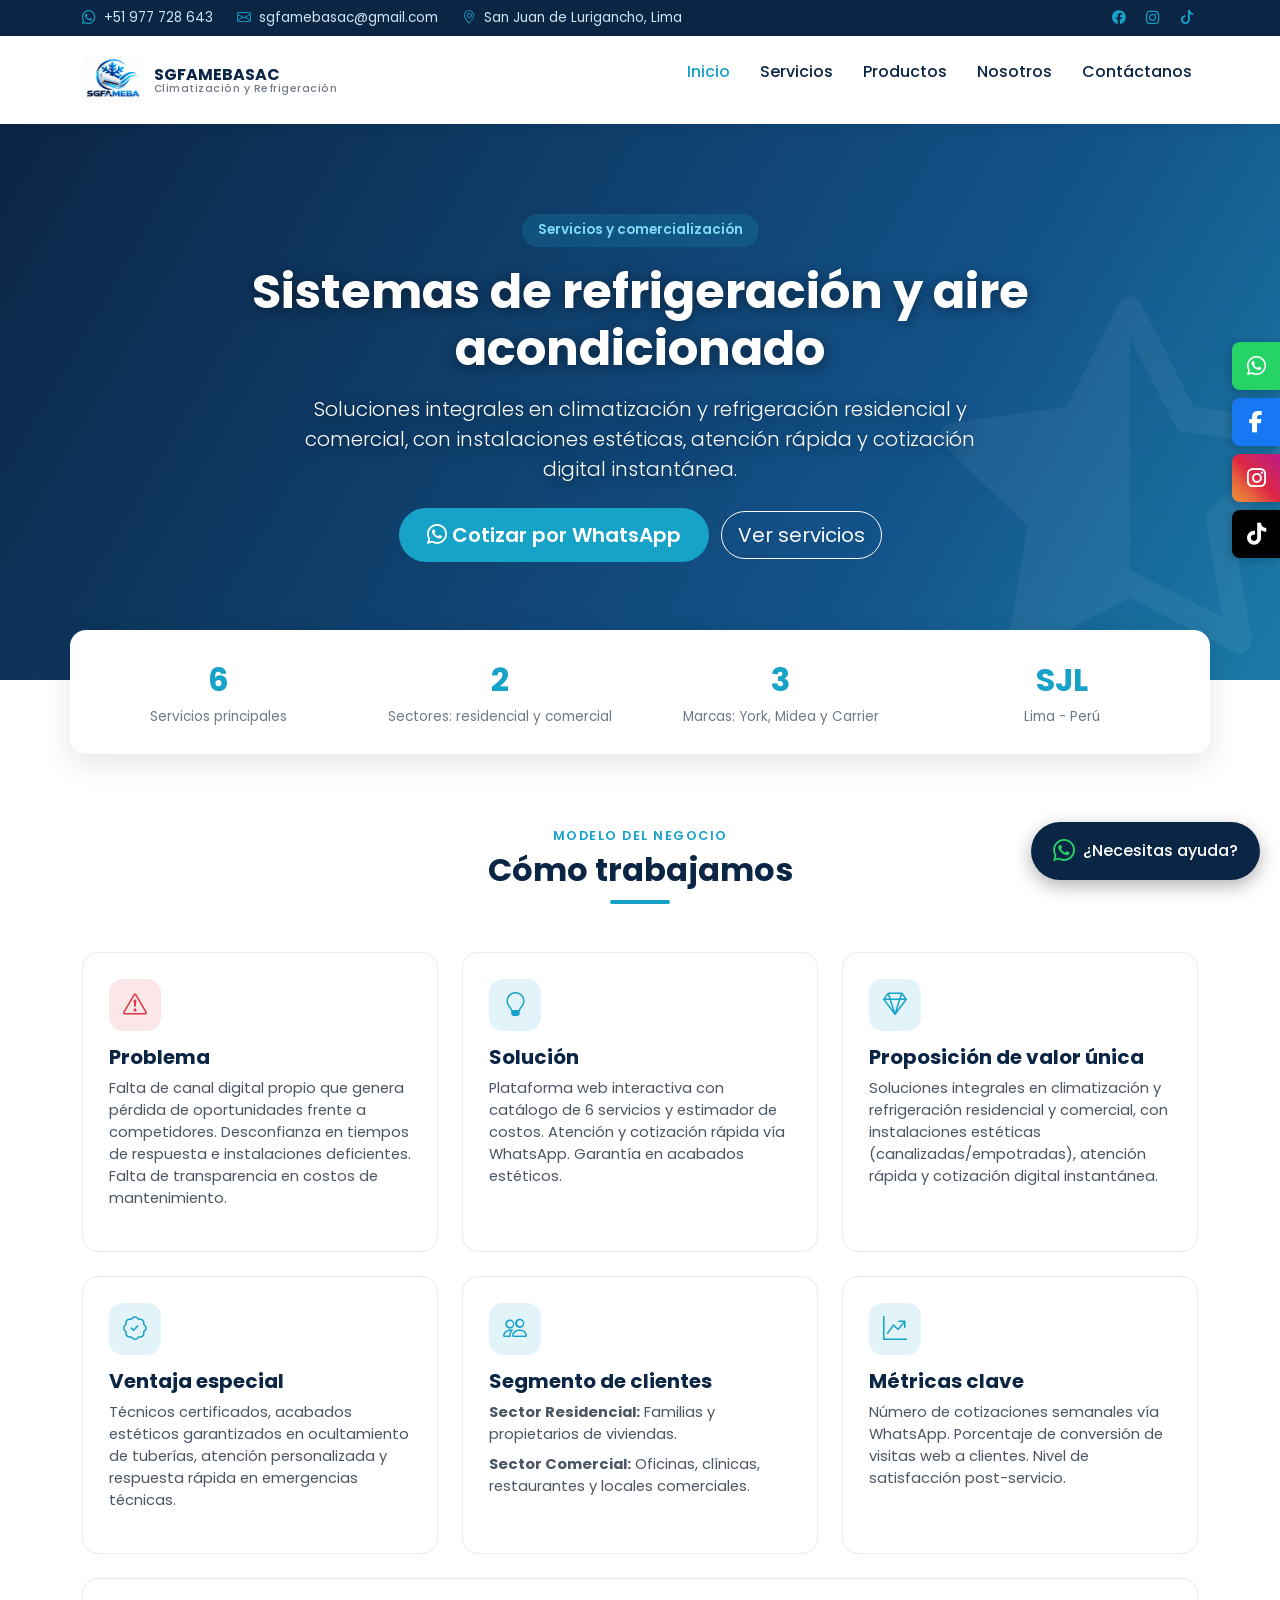
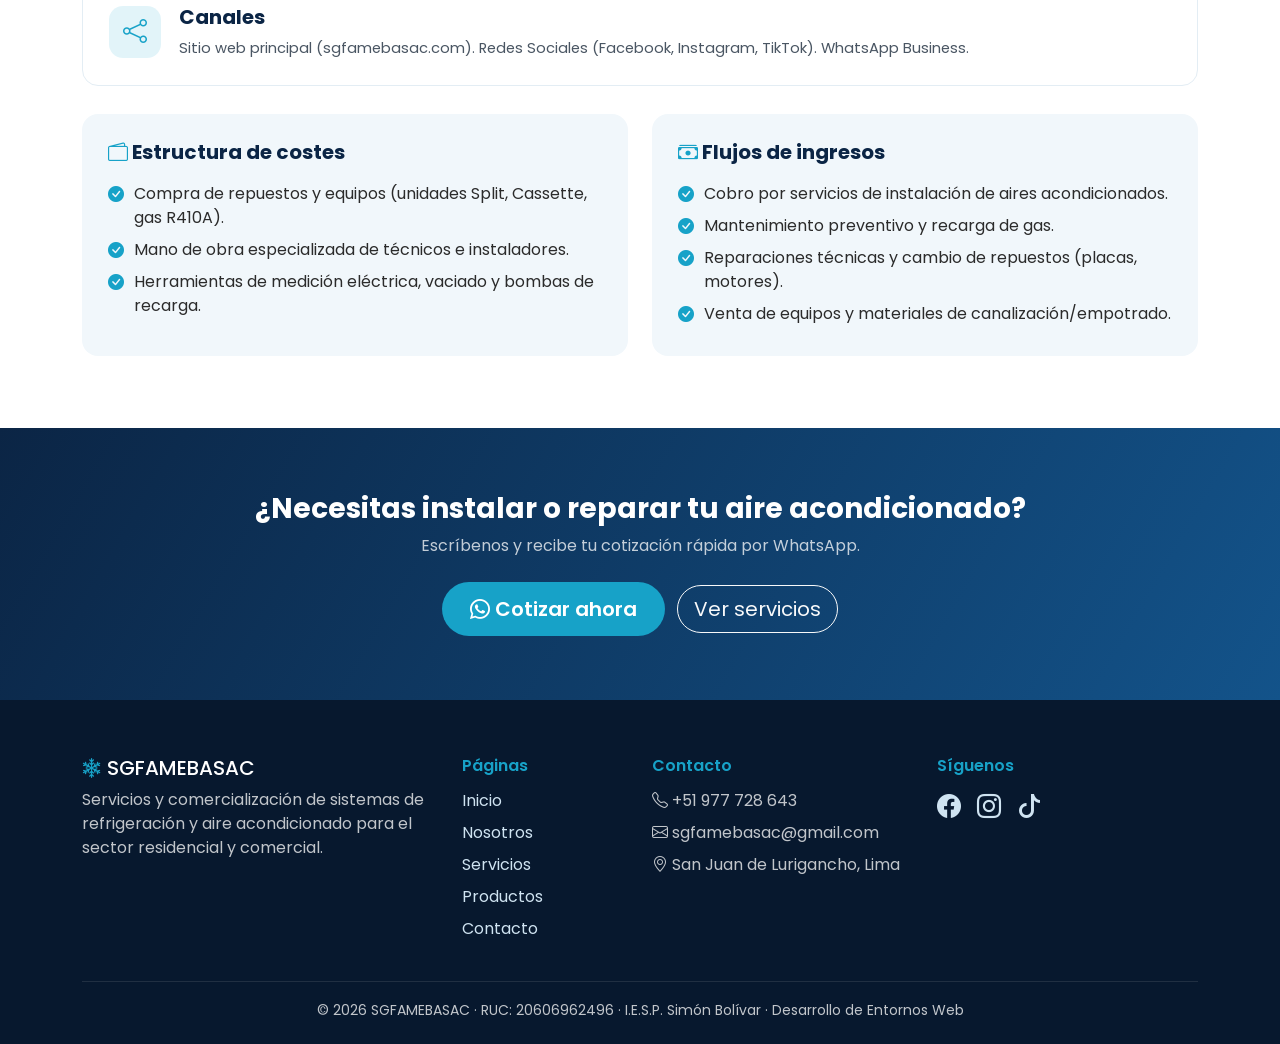
==== index.html @ c19eb590 "Add files via upload" ====
<!DOCTYPE html>
<html lang="es">
<head>
  <meta charset="UTF-8">
  <meta name="viewport" content="width=device-width, initial-scale=1">
  <title>Aire Acondicionado y Refrigeración | SGFAMEBASAC</title>
 
  <link rel="preconnect" href="https://fonts.googleapis.com">
  <link href="https://fonts.googleapis.com/css2?family=Poppins:wght@400;500;600;700&display=swap" rel="stylesheet">
  <link href="https://cdn.jsdelivr.net/npm/bootstrap@5.3.3/dist/css/bootstrap.min.css" rel="stylesheet">
  <link rel="stylesheet" href="https://cdn.jsdelivr.net/npm/bootstrap-icons@1.11.3/font/bootstrap-icons.min.css">
  <link rel="stylesheet" href="https://cdnjs.cloudflare.com/ajax/libs/font-awesome/6.5.1/css/all.min.css">
  <link rel="stylesheet" href="estilos/estilos.css">
  <link rel="stylesheet" href="estilos/menu.css">
  <link rel="stylesheet" href="estilos/redes.css">
  <link rel="stylesheet" href="estilos/inicio.css">
  <link rel="shortcut icon" href="imagenes/favicon.ico" type="image/x-icon">
</head>
<body class="pro">
  <div class="topbar d-none d-md-block">
    <div class="container d-flex justify-content-between align-items-center">
      <div class="d-flex gap-4">
        <span><i class="bi bi-whatsapp"></i> +51 977 728 643</span>
        <span><i class="bi bi-envelope"></i> sgfamebasac@gmail.com</span>
        <span><i class="bi bi-geo-alt"></i> San Juan de Lurigancho, Lima</span>
      </div>
      <div class="d-flex gap-3 topbar-redes">
        <a href="https://facebook.com" target="_blank" rel="noopener" aria-label="Facebook"><i class="bi bi-facebook"></i></a>
        <a href="https://instagram.com" target="_blank" rel="noopener" aria-label="Instagram"><i class="bi bi-instagram"></i></a>
        <a href="https://tiktok.com" target="_blank" rel="noopener" aria-label="TikTok"><i class="bi bi-tiktok"></i></a>
      </div>
    </div>
  </div>

  <nav class="nav-pro">
    <div class="container nav-contenedor">
      <a class="logo" href="index.html">
        <img src="imagenes/logo2.jpg" alt="Logo SGFAMEBASAC" class="logo-img">
        <span>SGFAMEBASAC<small>Climatización y Refrigeración</small></span>
      </a>

      <ul class="menu">
        <li>
          <a href="index.html" class="activo">Inicio</a>
        </li>

        <li>
          <a href="servicios.html">Servicios</a>
          <ul class="submenu">
            <li><a href="servicios.html#instalacion">Instalación</a></li>
            <li><a href="servicios.html#mantenimiento">Mantenimiento</a></li>
          </ul>
        </li>

        <li>
          <a href="productos.html">Productos</a>
          <ul class="submenu">
            <li><a href="productos.html#aire-acondicionado">Aire acondicionado</a></li>
          </ul>
        </li>

        <li>
          <a href="nosotros.html">Nosotros</a>
          <ul class="submenu">
            <li><a href="nosotros.html#quienes-somos">Quiénes somos</a></li>
            <li><a href="nosotros.html#novedades">Novedades</a></li>
          </ul>
        </li>

        <li>
          <a href="contacto.html">Contáctanos</a>
        </li>
      </ul>
    </div>
  </nav>

  <div class="social-sidebar-right">
    <a href="https://wa.me/51977728643" target="_blank" rel="noopener" class="social-icon whatsapp" title="WhatsApp Business">
      <i class="fa-brands fa-whatsapp"></i>
    </a>
    <a href="https://facebook.com" target="_blank" rel="noopener" class="social-icon facebook" title="Facebook">
      <i class="fa-brands fa-facebook-f"></i>
    </a>
    <a href="https://instagram.com" target="_blank" rel="noopener" class="social-icon instagram" title="Instagram">
      <i class="fa-brands fa-instagram"></i>
    </a>
    <a href="https://tiktok.com" target="_blank" rel="noopener" class="social-icon tiktok" title="TikTok">
      <i class="fa-brands fa-tiktok"></i>
    </a>
  </div>

  <header class="hero-pro">
    <!-- VIDEO DE FONDO -->
    <video class="hero-video" autoplay muted loop playsinline preload="auto" aria-hidden="true">
      <source src="videos/istockphoto-1717289307-640_adpp_is.mp4" type="video/mp4">
    </video>
    <div class="hero-overlay"></div>

    <div class="container">
      <div class="row justify-content-center">
        <div class="col-lg-9 text-white text-center">
          <span class="etiqueta">Servicios y comercialización</span>
          <h1 class="display-5 fw-bold my-3">Sistemas de refrigeración y aire acondicionado</h1>
          <p class="lead opacity-75 mb-4 mx-auto">Soluciones integrales en climatización y refrigeración residencial y comercial, con instalaciones estéticas, atención rápida y cotización digital instantánea.</p>
          <a href="https://wa.me/51977728643?text=Hola%20SGFAMEBASAC%2C%20quiero%20una%20cotizaci%C3%B3n" target="_blank" rel="noopener" class="btn btn-cta btn-lg me-2 mb-2"><i class="bi bi-whatsapp"></i> Cotizar por WhatsApp</a>
          <a href="servicios.html" class="btn btn-outline-light btn-lg mb-2">Ver servicios</a>
        </div>
      </div>
    </div>
  </header>

  <section class="franja-stats">
    <div class="container">
      <div class="row text-center g-3">
        <div class="col-6 col-md-3"><div class="stat"><strong>6</strong><span>Servicios principales</span></div></div>
        <div class="col-6 col-md-3"><div class="stat"><strong>2</strong><span>Sectores: residencial y comercial</span></div></div>
        <div class="col-6 col-md-3"><div class="stat"><strong>3</strong><span>Marcas: York, Midea y Carrier</span></div></div>
        <div class="col-6 col-md-3"><div class="stat"><strong>SJL</strong><span>Lima - Perú</span></div></div>
      </div>
    </div>
  </section>

  <section class="py-5 my-lg-4">
    <div class="container">
      <p class="sobretitulo text-center">Modelo del negocio</p>
      <h2 class="titulo text-center mb-5">Cómo trabajamos</h2>
      <div class="row g-4">
        <div class="col-md-6 col-lg-4">
          <div class="modelo-card h-100">
            <div class="modelo-icono rojo"><i class="bi bi-exclamation-triangle"></i></div>
            <h5>Problema</h5>
            <p>Falta de canal digital propio que genera pérdida de oportunidades frente a competidores. Desconfianza en tiempos de respuesta e instalaciones deficientes. Falta de transparencia en costos de mantenimiento.</p>
          </div>
        </div>
        <div class="col-md-6 col-lg-4">
          <div class="modelo-card h-100">
            <div class="modelo-icono"><i class="bi bi-lightbulb"></i></div>
            <h5>Solución</h5>
            <p>Plataforma web interactiva con catálogo de 6 servicios y estimador de costos. Atención y cotización rápida vía WhatsApp. Garantía en acabados estéticos.</p>
          </div>
        </div>
        <div class="col-md-6 col-lg-4">
          <div class="modelo-card h-100">
            <div class="modelo-icono"><i class="bi bi-gem"></i></div>
            <h5>Proposición de valor única</h5>
            <p>Soluciones integrales en climatización y refrigeración residencial y comercial, con instalaciones estéticas (canalizadas/empotradas), atención rápida y cotización digital instantánea.</p>
          </div>
        </div>
        <div class="col-md-6 col-lg-4">
          <div class="modelo-card h-100">
            <div class="modelo-icono"><i class="bi bi-patch-check"></i></div>
            <h5>Ventaja especial</h5>
            <p>Técnicos certificados, acabados estéticos garantizados en ocultamiento de tuberías, atención personalizada y respuesta rápida en emergencias técnicas.</p>
          </div>
        </div>
        <div class="col-md-6 col-lg-4">
          <div class="modelo-card h-100">
            <div class="modelo-icono"><i class="bi bi-people"></i></div>
            <h5>Segmento de clientes</h5>
            <p class="mb-2"><strong>Sector Residencial:</strong> Familias y propietarios de viviendas.</p>
            <p class="mb-0"><strong>Sector Comercial:</strong> Oficinas, clínicas, restaurantes y locales comerciales.</p>
          </div>
        </div>
        <div class="col-md-6 col-lg-4">
          <div class="modelo-card h-100">
            <div class="modelo-icono"><i class="bi bi-graph-up-arrow"></i></div>
            <h5>Métricas clave</h5>
            <p>Número de cotizaciones semanales vía WhatsApp. Porcentaje de conversión de visitas web a clientes. Nivel de satisfacción post-servicio.</p>
          </div>
        </div>
        <div class="col-12">
          <div class="modelo-card canales">
            <div class="modelo-icono"><i class="bi bi-share"></i></div>
            <div>
              <h5>Canales</h5>
              <p class="mb-0">Sitio web principal (sgfamebasac.com). Redes Sociales (Facebook, Instagram, TikTok). WhatsApp Business.</p>
            </div>
          </div>
        </div>
      </div>
      <div class="row g-4 mt-1">
        <div class="col-md-6">
          <div class="lista-card h-100">
            <h5><i class="bi bi-wallet2"></i> Estructura de costes</h5>
            <ul class="lista-servicio mb-0">
              <li>Compra de repuestos y equipos (unidades Split, Cassette, gas R410A).</li>
              <li>Mano de obra especializada de técnicos e instaladores.</li>
              <li>Herramientas de medición eléctrica, vaciado y bombas de recarga.</li>
            </ul>
          </div>
        </div>
        <div class="col-md-6">
          <div class="lista-card h-100">
            <h5><i class="bi bi-cash-stack"></i> Flujos de ingresos</h5>
            <ul class="lista-servicio mb-0">
              <li>Cobro por servicios de instalación de aires acondicionados.</li>
              <li>Mantenimiento preventivo y recarga de gas.</li>
              <li>Reparaciones técnicas y cambio de repuestos (placas, motores).</li>
              <li>Venta de equipos y materiales de canalización/empotrado.</li>
            </ul>
          </div>
        </div>
      </div>
    </div>
  </section>

  <section class="cta-banner">
    <div class="container text-center text-white">
      <h3 class="fw-bold mb-2">¿Necesitas instalar o reparar tu aire acondicionado?</h3>
      <p class="opacity-75 mb-4">Escríbenos y recibe tu cotización rápida por WhatsApp.</p>
      <a href="https://wa.me/51977728643?text=Hola%20SGFAMEBASAC%2C%20quiero%20una%20cotizaci%C3%B3n" target="_blank" rel="noopener" class="btn btn-cta btn-lg me-2"><i class="bi bi-whatsapp"></i> Cotizar ahora</a>
      <a href="servicios.html" class="btn btn-outline-light btn-lg">Ver servicios</a>
    </div>
  </section>

  <a href="https://wa.me/51977728643?text=Hola%20SGFAMEBASAC%2C%20necesito%20ayuda" target="_blank" rel="noopener" class="wsp-pill">
    <i class="bi bi-whatsapp"></i> <span>¿Necesitas ayuda?</span>
  </a>

  <footer class="footer-pro">
    <div class="container">
      <div class="row g-4">
        <div class="col-lg-4">
          <h5 class="logo-footer"><i class="bi bi-snow2"></i> SGFAMEBASAC</h5>
          <p class="opacity-75">Servicios y comercialización de sistemas de refrigeración y aire acondicionado para el sector residencial y comercial.</p>
        </div>
        <div class="col-6 col-lg-2">
          <h6>Páginas</h6>
          <ul class="list-unstyled">
            <li><a href="index.html">Inicio</a></li>
            <li><a href="nosotros.html">Nosotros</a></li>
            <li><a href="servicios.html">Servicios</a></li>
            <li><a href="productos.html">Productos</a></li>
            <li><a href="contacto.html">Contacto</a></li>
          </ul>
        </div>
        <div class="col-6 col-lg-3">
          <h6>Contacto</h6>
          <ul class="list-unstyled opacity-75">
            <li><i class="bi bi-telephone"></i> +51 977 728 643</li>
            <li><i class="bi bi-envelope"></i> sgfamebasac@gmail.com</li>
            <li><i class="bi bi-geo-alt"></i> San Juan de Lurigancho, Lima</li>
          </ul>
        </div>
        <div class="col-lg-3">
          <h6>Síguenos</h6>
          <div class="d-flex gap-3 topbar-redes fs-4">
            <a href="https://facebook.com" target="_blank" rel="noopener" aria-label="Facebook"><i class="bi bi-facebook"></i></a>
            <a href="https://instagram.com" target="_blank" rel="noopener" aria-label="Instagram"><i class="bi bi-instagram"></i></a>
            <a href="https://tiktok.com" target="_blank" rel="noopener" aria-label="TikTok"><i class="bi bi-tiktok"></i></a>
          </div>
        </div>
      </div>
      <hr class="border-secondary mt-4">
      <p class="text-center mb-0 opacity-75"><small>&copy; 2026 SGFAMEBASAC · RUC: 20606962496 · I.E.S.P. Simón Bolívar · Desarrollo de Entornos Web</small></p>
    </div>
  </footer>
</body>
</html>
---- estilos/estilos.css ----
/* ==========================================
   ESTILOS GENERALES (todas las páginas)
=========================================== */
:root {
  --azul-oscuro: #0b2545;
  --azul: #13538a;
  --celeste: #17a2c8;
  --claro: #f1f7fb;
}

html { scroll-behavior: smooth; }

body {
  font-family: "Segoe UI", Arial, sans-serif;
  color: #2b2b2b;
}
body.pro { font-family: "Poppins", "Segoe UI", Arial, sans-serif; }

/* los enlaces del menú (#instalacion, #york...) no quedan bajo la barra */
[id] { scroll-margin-top: 100px; }

/* ===== BARRA SUPERIOR DE CONTACTO ===== */
.topbar { background: var(--azul-oscuro); color: #cfe3f1; font-size: .85rem; padding: 8px 0; }
.topbar i { color: var(--celeste); margin-right: 4px; }
.topbar-redes a { color: #cfe3f1; transition: color .2s; }
.topbar-redes a:hover { color: var(--celeste); }

/* ===== BARRA DE NAVEGACIÓN (la lista del menú está en menu.css) ===== */
.nav-pro {
  background: #fff;
  box-shadow: 0 2px 12px rgba(0,0,0,.08);
  padding: 12px 0;
  position: sticky;
  top: 0;
  z-index: 1030;
}
.nav-contenedor {
  display: flex;
  align-items: center;
  justify-content: space-between;
  flex-wrap: wrap;
  gap: 12px 24px;
}

.logo {
  display: flex;
  align-items: center;
  gap: 10px;
  color: var(--azul-oscuro);
  font-weight: 700;
  line-height: 1.1;
  text-decoration: none;
}
.logo i { font-size: 2rem; color: var(--celeste); }
.logo-img { height: 46px; width: auto; border-radius: 8px; object-fit: contain; }
.logo small {
  display: block;
  font-size: .65rem;
  font-weight: 500;
  color: #6c7a89;
  letter-spacing: .5px;
}

/* ===== BOTONES ===== */
.btn-cta {
  background: var(--celeste);
  color: #fff;
  border: none;
  font-weight: 600;
  border-radius: 50px;
  padding: 8px 22px;
}
.btn-cta:hover { background: #128aab; color: #fff; }
.btn-lg.btn-cta { padding: 12px 28px; }
.btn-outline-light { border-radius: 50px; }

/* ===== ENCABEZADO DE PÁGINAS INTERNAS ===== */
.encabezado-pagina {
  padding: 70px 0 60px;
  background: linear-gradient(120deg, var(--azul-oscuro) 0%, var(--azul) 70%, #1b7ba8 100%);
}

/* ===== TÍTULOS ===== */
.titulo { color: var(--azul-oscuro); font-weight: 700; }
.titulo::after {
  content: "";
  display: block;
  width: 60px;
  height: 4px;
  background: var(--celeste);
  margin: 10px auto 0;
  border-radius: 2px;
}
.titulo-izq { color: var(--azul-oscuro); font-weight: 700; }
.titulo-izq::after {
  content: "";
  display: block;
  width: 60px;
  height: 4px;
  background: var(--celeste);
  margin-top: 10px;
  border-radius: 2px;
}

.sobretitulo {
  color: var(--celeste);
  font-weight: 600;
  text-transform: uppercase;
  letter-spacing: 1.5px;
  font-size: .8rem;
  margin-bottom: 6px;
}

.fondo-claro { background-color: var(--claro); }

/* ===== TARJETAS ===== */
.tarjeta {
  border: none;
  border-radius: 14px;
  box-shadow: 0 4px 16px rgba(0,0,0,.08);
  transition: transform .25s, box-shadow .25s;
}
.tarjeta:hover {
  transform: translateY(-5px);
  box-shadow: 0 10px 24px rgba(0,0,0,.14);
}
.tarjeta .card-title { color: var(--azul-oscuro); font-weight: 700; }
.icono { font-size: 2.5rem; color: var(--celeste); margin-bottom: 10px; }

/* ===== LISTAS CON CHECK ===== */
.lista-servicio { padding-left: 0; list-style: none; margin-bottom: 20px; }
.lista-servicio li { padding: 4px 0 4px 26px; position: relative; }
.lista-servicio li::before {
  content: "\F26A";
  font-family: "bootstrap-icons";
  color: var(--celeste);
  position: absolute;
  left: 0;
}

/* ===== BOTÓN FLOTANTE DE AYUDA ===== */
.wsp-pill {
  position: fixed;
  right: 20px;
  bottom: 20px;
  background: var(--azul-oscuro);
  color: #fff;
  padding: 12px 22px;
  border-radius: 50px;
  display: flex;
  align-items: center;
  gap: 8px;
  font-weight: 500;
  text-decoration: none;
  box-shadow: 0 6px 18px rgba(0,0,0,.3);
  z-index: 1000;
}
.wsp-pill i { color: #25d366; font-size: 1.4rem; }
.wsp-pill:hover { background: var(--azul); color: #fff; }

/* ===== PIE DE PÁGINA ===== */
.footer-pro { background: #07182e; color: #fff; padding: 56px 0 22px; }
.footer-pro h6 { color: var(--celeste); font-weight: 600; margin-bottom: 14px; }
.footer-pro ul li { margin-bottom: 8px; }
.footer-pro a { color: #cfe3f1; text-decoration: none; }
.footer-pro a:hover { color: var(--celeste); }
.logo-footer i { color: var(--celeste); }

@media (max-width: 576px) {
  .encabezado-pagina { padding: 50px 0 40px; }
}
---- estilos/menu.css ----
/* ==========================================
   MENÚ DEL PROFESOR (.menu / .submenu)
   adaptado a la barra del diseño nuevo
=========================================== */

/* reset solo para el menú (especificidad 0: no pisa nada) */
:where(.menu, .menu *) {
  margin: 0;
  padding: 0;
  box-sizing: border-box;
}

/* MENÚ PRINCIPAL */
.menu {
  display: flex;
  justify-content: center;
  align-items: center;
  gap: 35px;
  list-style: none;
}

.menu > li {
  position: relative;
}

.menu > li > a {
  display: block;
  padding: 15px 10px;
  color: #222222;
  text-decoration: none;
  font-size: 25px;
  font-weight: bold;
}

.menu > li > a:hover {
  color: #0088cc;
}

/* SUBMENÚ */
.submenu {
  display: none;
  position: absolute;
  top: 100%;
  left: 0;
  width: 230px;
  background-color: white;
  list-style: none;
  box-shadow: 0 5px 12px #bbbbbb;
  border-top: 4px solid #0088cc;
  z-index: 100;
}

.submenu a {
  display: block;
  padding: 16px;
  color: #333333;
  text-decoration: none;
  font-size: 19px;
  border-bottom: 1px solid #eeeeee;
}

.submenu a:hover {
  background-color: #eaf7ff;
  color: #0088cc;
}

/* MOSTRAR SUBMENÚ AL PASAR EL CURSOR */
.menu li:hover > .submenu,
.menu li:focus-within > .submenu {
  display: block;
}

/* ADAPTACIÓN A PANTALLAS PEQUEÑAS */
@media (max-width: 700px) {
  .menu {
    flex-direction: column;
    gap: 5px;
    width: 100%;
  }

  .menu > li {
    width: 100%;
    text-align: center;
  }

  .submenu {
    position: static;
    width: 100%;
  }
}

/* ==========================================
   AJUSTE DE TAMAÑOS Y COLORES AL DISEÑO NUEVO
=========================================== */
.nav-pro .menu {
  gap: 18px;
}

.nav-pro .menu > li > a {
  padding: 12px 6px;
  color: var(--azul-oscuro);
  font-size: 16px;
  font-weight: 500;
}

.nav-pro .menu > li > a:hover,
.nav-pro .menu > li > a.activo {
  color: var(--celeste);
}

.nav-pro .submenu {
  border-top-color: var(--celeste);
  border-radius: 0 0 8px 8px;
}

.nav-pro .submenu a {
  padding: 12px 16px;
  font-size: 15px;
}

.nav-pro .submenu a:hover {
  background-color: var(--claro);
  color: var(--celeste);
}
---- estilos/redes.css ----
/* ==========================================
   BARRA LATERAL FLOTANTE DE REDES SOCIALES (lado derecho)
=========================================== */
.social-sidebar-right {
  position: fixed;
  right: 0;
  top: 50%;
  transform: translateY(-50%);
  z-index: 1050;
  display: flex;
  flex-direction: column;
  gap: 8px;
}

.social-icon {
  width: 48px;
  height: 48px;
  display: flex;
  align-items: center;
  justify-content: center;
  color: #ffffff;
  font-size: 22px;
  text-decoration: none;
  border-top-left-radius: 8px;
  border-bottom-left-radius: 8px;
  box-shadow: -2px 2px 8px rgba(0, 0, 0, 0.2);
  transition: all 0.3s ease;
}

.social-icon:hover {
  transform: translateX(-6px);
  color: #ffffff;
}

.social-icon.whatsapp  { background-color: #25D366; }
.social-icon.facebook  { background-color: #1877F2; }
.social-icon.instagram { background: linear-gradient(45deg, #f09433 0%, #e6683c 25%, #dc2743 50%, #cc2366 75%, #bc1888 100%); }
.social-icon.tiktok    { background-color: #000000; }

@media (max-width: 576px) {
  .social-icon {
    width: 40px;
    height: 40px;
    font-size: 18px;
  }
}
---- estilos/inicio.css ----
.hero-pro {
  background: linear-gradient(120deg, var(--azul-oscuro) 0%, var(--azul) 70%, #1b7ba8 100%);
  padding: 90px 0 110px;
  position: relative;
  overflow: hidden;
}

/* Video de fondo */
.hero-video {
  position: absolute;
  inset: 0;
  width: 100%;
  height: 100%;
  object-fit: cover;
  z-index: 0;
}

/* Capa azul sobre el video: menos opacidad = video más visible */
.hero-overlay {
  position: absolute;
  inset: 0;
  z-index: 1;
  background: linear-gradient(120deg, var(--azul-oscuro) 0%, var(--azul) 70%, #1b7ba8 100%);
  opacity: .40;
}

.hero-pro::after {
  content: "\F587";
  font-family: "bootstrap-icons";
  position: absolute;
  right: -40px;
  bottom: -80px;
  font-size: 380px;
  color: rgba(255,255,255,.05);
  z-index: 1;
}
.hero-pro .container {
  position: relative;
  z-index: 2;
}
.hero-pro .lead {
  max-width: 720px;
  opacity: 1 !important;
}

/* Sombra en los textos para que se lean aunque el video se vea más claro */
.hero-pro h1,
.hero-pro .lead {
  text-shadow: 0 2px 14px rgba(0, 0, 0, .45);
}

/* Si el usuario tiene activado "reducir movimiento", se oculta el video */
@media (prefers-reduced-motion: reduce) {
  .hero-video { display: none; }
}

.etiqueta {
  display: inline-block;
  background: rgba(23,162,200,.2);
  color: #7fdcf2;
  padding: 6px 16px;
  border-radius: 50px;
  font-size: .85rem;
  font-weight: 600;
}

.franja-stats { margin-top: -50px; position: relative; z-index: 2; }
.franja-stats .container {
  background: #fff;
  border-radius: 16px;
  box-shadow: 0 10px 30px rgba(0,0,0,.1);
  padding: 26px 16px;
}
.stat strong { display: block; font-size: 2rem; color: var(--celeste); font-weight: 700; }
.stat span { font-size: .85rem; color: #6c7a89; }

.modelo-card {
  background: #fff;
  border: 1px solid #e3edf4;
  border-radius: 16px;
  padding: 26px;
  transition: box-shadow .25s, transform .25s;
}
.modelo-card:hover { box-shadow: 0 12px 28px rgba(0,0,0,.1); transform: translateY(-4px); }
.modelo-card h5 { color: var(--azul-oscuro); font-weight: 700; }
.modelo-card p { color: #4a5663; font-size: .92rem; }
.modelo-icono {
  width: 52px;
  height: 52px;
  border-radius: 14px;
  background: rgba(23,162,200,.12);
  color: var(--celeste);
  display: flex;
  align-items: center;
  justify-content: center;
  font-size: 1.5rem;
  margin-bottom: 14px;
}
.modelo-icono.rojo { background: rgba(220,53,69,.12); color: #dc3545; }
.modelo-card.canales { display: flex; align-items: center; gap: 18px; }
.modelo-card.canales .modelo-icono { margin-bottom: 0; flex-shrink: 0; }
.modelo-card.canales p { margin: 0; }

.lista-card { background: var(--claro); border-radius: 16px; padding: 26px; }
.lista-card h5 { color: var(--azul-oscuro); font-weight: 700; margin-bottom: 14px; }
.lista-card h5 i { color: var(--celeste); }

.cta-banner { background: linear-gradient(120deg, var(--azul-oscuro), var(--azul)); padding: 64px 0; }

@media (max-width: 576px) {
  .hero-pro { padding: 60px 0 90px; }
}
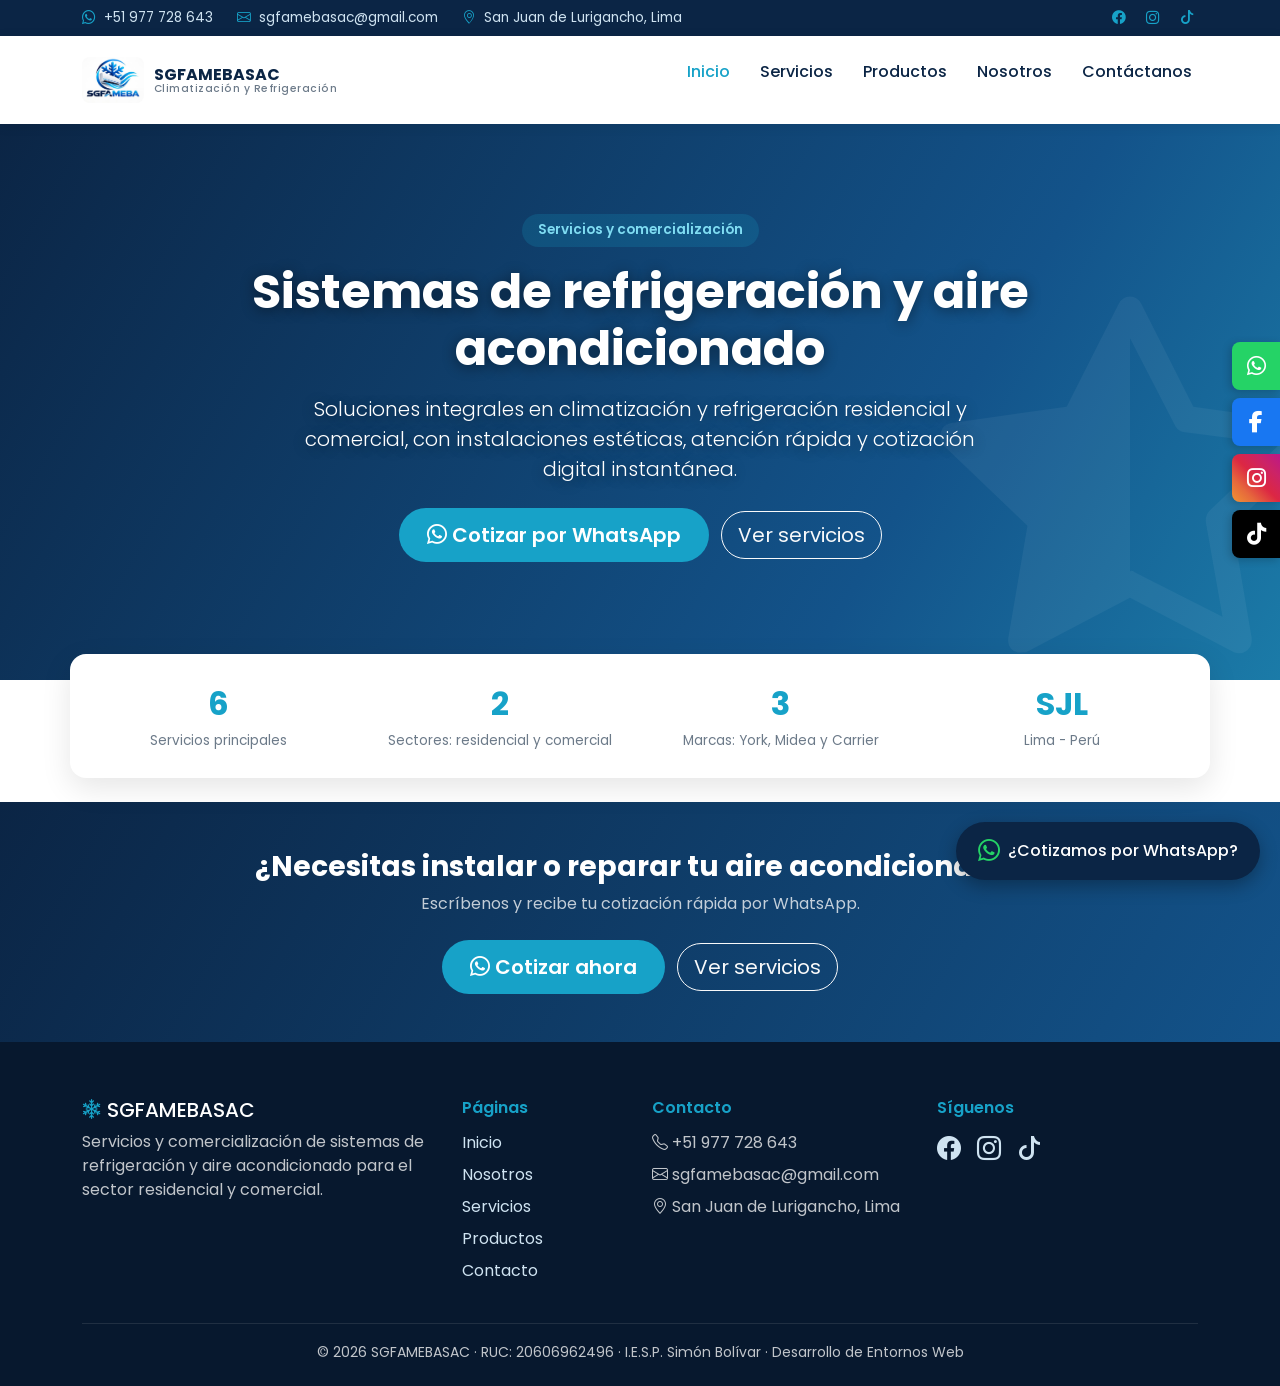
==== commit cb7f516b: "Add files via upload" ====
--- a/index.html
+++ b/index.html
@@ -4,7 +4,20 @@
   <meta charset="UTF-8">
   <meta name="viewport" content="width=device-width, initial-scale=1">
   <title>Aire Acondicionado y Refrigeración | SGFAMEBASAC</title>
- 
+  <meta name="description" content="SGFAMEBASAC: Especialistas en venta, instalación, mantenimiento y reparación de sistemas de aire acondicionado y refrigeración en San Juan de Lurigancho, Lima. Marcas York, Midea y Carrier.">
+  <meta name="keywords" content="aire acondicionado, refrigeración, climatización, instalación de aire acondicionado, mantenimiento de aire acondicionado, York, Midea, Carrier, San Juan de Lurigancho, Lima, Perú, SGFAMEBASAC">
+  <meta name="author" content="SGFAMEBASAC">
+  <meta name="robots" content="index, follow">
+  <meta property="og:type" content="website">
+  <meta property="og:title" content="SGFAMEBASAC | Climatización y Refrigeración en Lima">
+  <meta property="og:description" content="Soluciones integrales en aire acondicionado residencial y comercial. Cotizaciones rápidas y acabados estéticos garantizados.">
+  <meta property="og:image" content="imagenes/logo2.jpg">
+  <meta property="og:locale" content="es_PE">
+  <meta name="twitter:card" content="summary_large_image">
+  <meta name="twitter:title" content="SGFAMEBASAC | Climatización y Refrigeración">
+  <meta name="twitter:description" content="Venta, instalación y mantenimiento de aire acondicionado York, Midea y Carrier en San Juan de Lurigancho, Lima.">
+  <meta name="twitter:image" content="imagenes/logo2.jpg">
+
   <link rel="preconnect" href="https://fonts.googleapis.com">
   <link href="https://fonts.googleapis.com/css2?family=Poppins:wght@400;500;600;700&display=swap" rel="stylesheet">
   <link href="https://cdn.jsdelivr.net/npm/bootstrap@5.3.3/dist/css/bootstrap.min.css" rel="stylesheet">
@@ -46,25 +59,18 @@
 
         <li>
           <a href="servicios.html">Servicios</a>
-          <ul class="submenu">
-            <li><a href="servicios.html#instalacion">Instalación</a></li>
-            <li><a href="servicios.html#mantenimiento">Mantenimiento</a></li>
-          </ul>
         </li>
 
         <li>
           <a href="productos.html">Productos</a>
           <ul class="submenu">
-            <li><a href="productos.html#aire-acondicionado">Aire acondicionado</a></li>
+            <li><a href="productos.html#york">Equipos York</a></li>
+            <li><a href="productos.html#midea">Equipos Midea</a></li>
+            <li><a href="productos.html#carrier">Equipos Carrier</a></li>
           </ul>
         </li>
-
         <li>
           <a href="nosotros.html">Nosotros</a>
-          <ul class="submenu">
-            <li><a href="nosotros.html#quienes-somos">Quiénes somos</a></li>
-            <li><a href="nosotros.html#novedades">Novedades</a></li>
-          </ul>
         </li>
 
         <li>
@@ -109,7 +115,7 @@
     </div>
   </header>
 
-  <section class="franja-stats">
+  <section class="franja-stats py-4">
     <div class="container">
       <div class="row text-center g-3">
         <div class="col-6 col-md-3"><div class="stat"><strong>6</strong><span>Servicios principales</span></div></div>
@@ -120,91 +126,7 @@
     </div>
   </section>
 
-  <section class="py-5 my-lg-4">
-    <div class="container">
-      <p class="sobretitulo text-center">Modelo del negocio</p>
-      <h2 class="titulo text-center mb-5">Cómo trabajamos</h2>
-      <div class="row g-4">
-        <div class="col-md-6 col-lg-4">
-          <div class="modelo-card h-100">
-            <div class="modelo-icono rojo"><i class="bi bi-exclamation-triangle"></i></div>
-            <h5>Problema</h5>
-            <p>Falta de canal digital propio que genera pérdida de oportunidades frente a competidores. Desconfianza en tiempos de respuesta e instalaciones deficientes. Falta de transparencia en costos de mantenimiento.</p>
-          </div>
-        </div>
-        <div class="col-md-6 col-lg-4">
-          <div class="modelo-card h-100">
-            <div class="modelo-icono"><i class="bi bi-lightbulb"></i></div>
-            <h5>Solución</h5>
-            <p>Plataforma web interactiva con catálogo de 6 servicios y estimador de costos. Atención y cotización rápida vía WhatsApp. Garantía en acabados estéticos.</p>
-          </div>
-        </div>
-        <div class="col-md-6 col-lg-4">
-          <div class="modelo-card h-100">
-            <div class="modelo-icono"><i class="bi bi-gem"></i></div>
-            <h5>Proposición de valor única</h5>
-            <p>Soluciones integrales en climatización y refrigeración residencial y comercial, con instalaciones estéticas (canalizadas/empotradas), atención rápida y cotización digital instantánea.</p>
-          </div>
-        </div>
-        <div class="col-md-6 col-lg-4">
-          <div class="modelo-card h-100">
-            <div class="modelo-icono"><i class="bi bi-patch-check"></i></div>
-            <h5>Ventaja especial</h5>
-            <p>Técnicos certificados, acabados estéticos garantizados en ocultamiento de tuberías, atención personalizada y respuesta rápida en emergencias técnicas.</p>
-          </div>
-        </div>
-        <div class="col-md-6 col-lg-4">
-          <div class="modelo-card h-100">
-            <div class="modelo-icono"><i class="bi bi-people"></i></div>
-            <h5>Segmento de clientes</h5>
-            <p class="mb-2"><strong>Sector Residencial:</strong> Familias y propietarios de viviendas.</p>
-            <p class="mb-0"><strong>Sector Comercial:</strong> Oficinas, clínicas, restaurantes y locales comerciales.</p>
-          </div>
-        </div>
-        <div class="col-md-6 col-lg-4">
-          <div class="modelo-card h-100">
-            <div class="modelo-icono"><i class="bi bi-graph-up-arrow"></i></div>
-            <h5>Métricas clave</h5>
-            <p>Número de cotizaciones semanales vía WhatsApp. Porcentaje de conversión de visitas web a clientes. Nivel de satisfacción post-servicio.</p>
-          </div>
-        </div>
-        <div class="col-12">
-          <div class="modelo-card canales">
-            <div class="modelo-icono"><i class="bi bi-share"></i></div>
-            <div>
-              <h5>Canales</h5>
-              <p class="mb-0">Sitio web principal (sgfamebasac.com). Redes Sociales (Facebook, Instagram, TikTok). WhatsApp Business.</p>
-            </div>
-          </div>
-        </div>
-      </div>
-      <div class="row g-4 mt-1">
-        <div class="col-md-6">
-          <div class="lista-card h-100">
-            <h5><i class="bi bi-wallet2"></i> Estructura de costes</h5>
-            <ul class="lista-servicio mb-0">
-              <li>Compra de repuestos y equipos (unidades Split, Cassette, gas R410A).</li>
-              <li>Mano de obra especializada de técnicos e instaladores.</li>
-              <li>Herramientas de medición eléctrica, vaciado y bombas de recarga.</li>
-            </ul>
-          </div>
-        </div>
-        <div class="col-md-6">
-          <div class="lista-card h-100">
-            <h5><i class="bi bi-cash-stack"></i> Flujos de ingresos</h5>
-            <ul class="lista-servicio mb-0">
-              <li>Cobro por servicios de instalación de aires acondicionados.</li>
-              <li>Mantenimiento preventivo y recarga de gas.</li>
-              <li>Reparaciones técnicas y cambio de repuestos (placas, motores).</li>
-              <li>Venta de equipos y materiales de canalización/empotrado.</li>
-            </ul>
-          </div>
-        </div>
-      </div>
-    </div>
-  </section>
-
-  <section class="cta-banner">
+  <section class="cta-banner py-5">
     <div class="container text-center text-white">
       <h3 class="fw-bold mb-2">¿Necesitas instalar o reparar tu aire acondicionado?</h3>
       <p class="opacity-75 mb-4">Escríbenos y recibe tu cotización rápida por WhatsApp.</p>
@@ -214,7 +136,7 @@
   </section>
 
   <a href="https://wa.me/51977728643?text=Hola%20SGFAMEBASAC%2C%20necesito%20ayuda" target="_blank" rel="noopener" class="wsp-pill">
-    <i class="bi bi-whatsapp"></i> <span>¿Necesitas ayuda?</span>
+    <i class="bi bi-whatsapp"></i> <span>¿Cotizamos por WhatsApp?</span>
   </a>
 
   <footer class="footer-pro">
@@ -255,5 +177,7 @@
       <p class="text-center mb-0 opacity-75"><small>&copy; 2026 SGFAMEBASAC · RUC: 20606962496 · I.E.S.P. Simón Bolívar · Desarrollo de Entornos Web</small></p>
     </div>
   </footer>
+
+  <script src="https://cdn.jsdelivr.net/npm/bootstrap@5.3.3/dist/js/bootstrap.bundle.min.js"></script>
 </body>
 </html>
--- a/estilos/estilos.css
+++ b/estilos/estilos.css
@@ -169,3 +169,11 @@
 @media (max-width: 576px) {
   .encabezado-pagina { padding: 50px 0 40px; }
 }
+html {
+  scroll-behavior: smooth;
+}
+
+/* Compensación de la barra de menú fija para los anclajes con ID */
+section[id] {
+  scroll-margin-top: 90px;
+}
--- a/estilos/menu.css
+++ b/estilos/menu.css
@@ -122,3 +122,11 @@
   background-color: var(--claro);
   color: var(--celeste);
 }
+html {
+  scroll-behavior: smooth;
+}
+
+/* Compensación de la barra de menú fija para los anclajes con ID */
+section[id] {
+  scroll-margin-top: 90px;
+}
--- a/estilos/redes.css
+++ b/estilos/redes.css
@@ -44,3 +44,11 @@
     font-size: 18px;
   }
 }
+html {
+  scroll-behavior: smooth;
+}
+
+/* Compensación de la barra de menú fija para los anclajes con ID */
+section[id] {
+  scroll-margin-top: 90px;
+}
--- a/estilos/inicio.css
+++ b/estilos/inicio.css
@@ -4,8 +4,6 @@
   position: relative;
   overflow: hidden;
 }
-
-/* Video de fondo */
 .hero-video {
   position: absolute;
   inset: 0;
@@ -14,8 +12,6 @@
   object-fit: cover;
   z-index: 0;
 }
-
-/* Capa azul sobre el video: menos opacidad = video más visible */
 .hero-overlay {
   position: absolute;
   inset: 0;
@@ -23,7 +19,6 @@
   background: linear-gradient(120deg, var(--azul-oscuro) 0%, var(--azul) 70%, #1b7ba8 100%);
   opacity: .40;
 }
-
 .hero-pro::after {
   content: "\F587";
   font-family: "bootstrap-icons";
@@ -42,18 +37,13 @@
   max-width: 720px;
   opacity: 1 !important;
 }
-
-/* Sombra en los textos para que se lean aunque el video se vea más claro */
 .hero-pro h1,
 .hero-pro .lead {
   text-shadow: 0 2px 14px rgba(0, 0, 0, .45);
 }
-
-/* Si el usuario tiene activado "reducir movimiento", se oculta el video */
 @media (prefers-reduced-motion: reduce) {
   .hero-video { display: none; }
 }
-
 .etiqueta {
   display: inline-block;
   background: rgba(23,162,200,.2);
@@ -100,13 +90,16 @@
 .modelo-card.canales { display: flex; align-items: center; gap: 18px; }
 .modelo-card.canales .modelo-icono { margin-bottom: 0; flex-shrink: 0; }
 .modelo-card.canales p { margin: 0; }
-
 .lista-card { background: var(--claro); border-radius: 16px; padding: 26px; }
 .lista-card h5 { color: var(--azul-oscuro); font-weight: 700; margin-bottom: 14px; }
 .lista-card h5 i { color: var(--celeste); }
-
 .cta-banner { background: linear-gradient(120deg, var(--azul-oscuro), var(--azul)); padding: 64px 0; }
-
 @media (max-width: 576px) {
   .hero-pro { padding: 60px 0 90px; }
+}
+html {
+  scroll-behavior: smooth;
+}
+section[id] {
+  scroll-margin-top: 90px;
 }
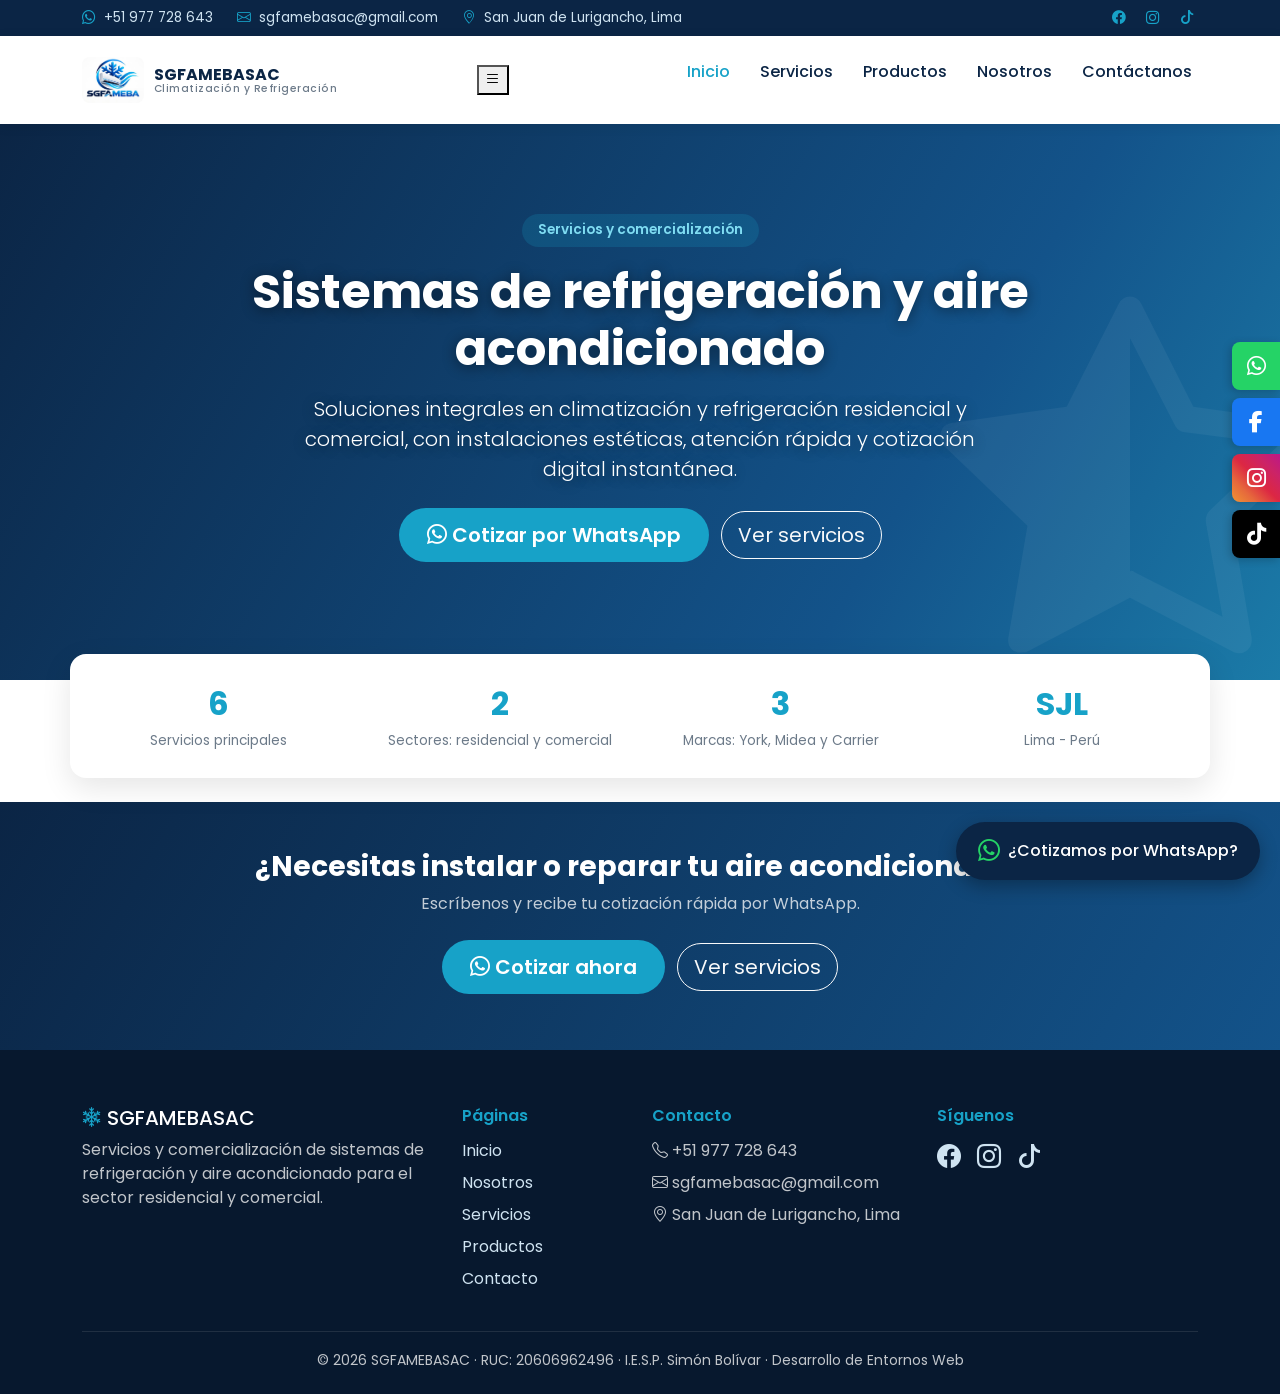
==== commit a6731877: "Add files via upload" ====
--- a/index.html
+++ b/index.html
@@ -27,6 +27,8 @@
   <link rel="stylesheet" href="estilos/menu.css">
   <link rel="stylesheet" href="estilos/redes.css">
   <link rel="stylesheet" href="estilos/inicio.css">
+  <!-- IMPORTANTE: movil.css siempre al final -->
+  <link rel="stylesheet" href="estilos/movil.css">
   <link rel="shortcut icon" href="imagenes/favicon.ico" type="image/x-icon">
 </head>
 <body class="pro">
@@ -52,7 +54,12 @@
         <span>SGFAMEBASAC<small>Climatización y Refrigeración</small></span>
       </a>
 
-      <ul class="menu">
+      <!-- Botón hamburguesa (solo se ve en móvil) -->
+      <button class="menu-toggle" id="menuToggle" type="button" aria-label="Abrir menú" aria-expanded="false" aria-controls="menu">
+        <i class="bi bi-list"></i>
+      </button>
+
+      <ul class="menu" id="menu">
         <li>
           <a href="index.html" class="activo">Inicio</a>
         </li>
@@ -61,7 +68,7 @@
           <a href="servicios.html">Servicios</a>
         </li>
 
-        <li>
+        <li class="tiene-sub">
           <a href="productos.html">Productos</a>
           <ul class="submenu">
             <li><a href="productos.html#york">Equipos York</a></li>
@@ -69,6 +76,7 @@
             <li><a href="productos.html#carrier">Equipos Carrier</a></li>
           </ul>
         </li>
+
         <li>
           <a href="nosotros.html">Nosotros</a>
         </li>
@@ -97,7 +105,7 @@
 
   <header class="hero-pro">
     <!-- VIDEO DE FONDO -->
-    <video class="hero-video" autoplay muted loop playsinline preload="auto" aria-hidden="true">
+    <video class="hero-video" autoplay muted loop playsinline preload="metadata" aria-hidden="true">
       <source src="videos/istockphoto-1717289307-640_adpp_is.mp4" type="video/mp4">
     </video>
     <div class="hero-overlay"></div>
@@ -130,12 +138,12 @@
     <div class="container text-center text-white">
       <h3 class="fw-bold mb-2">¿Necesitas instalar o reparar tu aire acondicionado?</h3>
       <p class="opacity-75 mb-4">Escríbenos y recibe tu cotización rápida por WhatsApp.</p>
-      <a href="https://wa.me/51977728643?text=Hola%20SGFAMEBASAC%2C%20quiero%20una%20cotizaci%C3%B3n" target="_blank" rel="noopener" class="btn btn-cta btn-lg me-2"><i class="bi bi-whatsapp"></i> Cotizar ahora</a>
-      <a href="servicios.html" class="btn btn-outline-light btn-lg">Ver servicios</a>
+      <a href="https://wa.me/51977728643?text=Hola%20SGFAMEBASAC%2C%20quiero%20una%20cotizaci%C3%B3n" target="_blank" rel="noopener" class="btn btn-cta btn-lg me-2 mb-2"><i class="bi bi-whatsapp"></i> Cotizar ahora</a>
+      <a href="servicios.html" class="btn btn-outline-light btn-lg mb-2">Ver servicios</a>
     </div>
   </section>
 
-  <a href="https://wa.me/51977728643?text=Hola%20SGFAMEBASAC%2C%20necesito%20ayuda" target="_blank" rel="noopener" class="wsp-pill">
+  <a href="https://wa.me/51977728643?text=Hola%20SGFAMEBASAC%2C%20necesito%20ayuda" target="_blank" rel="noopener" class="wsp-pill" aria-label="Cotizar por WhatsApp">
     <i class="bi bi-whatsapp"></i> <span>¿Cotizamos por WhatsApp?</span>
   </a>
 
@@ -179,5 +187,40 @@
   </footer>
 
   <script src="https://cdn.jsdelivr.net/npm/bootstrap@5.3.3/dist/js/bootstrap.bundle.min.js"></script>
+  <script>
+    // Menú hamburguesa (móvil)
+    const btnMenu = document.getElementById('menuToggle');
+    const menu = document.getElementById('menu');
+
+    function cerrarMenu() {
+      menu.classList.remove('abierto');
+      btnMenu.setAttribute('aria-expanded', 'false');
+      btnMenu.innerHTML = '<i class="bi bi-list"></i>';
+    }
+
+    btnMenu.addEventListener('click', function () {
+      const abierto = menu.classList.toggle('abierto');
+      btnMenu.setAttribute('aria-expanded', abierto);
+      btnMenu.innerHTML = abierto ? '<i class="bi bi-x-lg"></i>' : '<i class="bi bi-list"></i>';
+    });
+
+    // En móvil: el 1.er toque en "Productos" abre el submenú, el 2.º entra a la página
+    document.querySelectorAll('.tiene-sub > a').forEach(function (a) {
+      a.addEventListener('click', function (e) {
+        if (window.innerWidth <= 991 && !a.parentElement.classList.contains('abierto-sub')) {
+          e.preventDefault();
+          a.parentElement.classList.add('abierto-sub');
+        }
+      });
+    });
+
+    // Al pasar a escritorio, reiniciar el menú
+    window.addEventListener('resize', function () {
+      if (window.innerWidth > 991) {
+        cerrarMenu();
+        document.querySelectorAll('.abierto-sub').forEach(function (li) { li.classList.remove('abierto-sub'); });
+      }
+    });
+  </script>
 </body>
-</html>+</html>
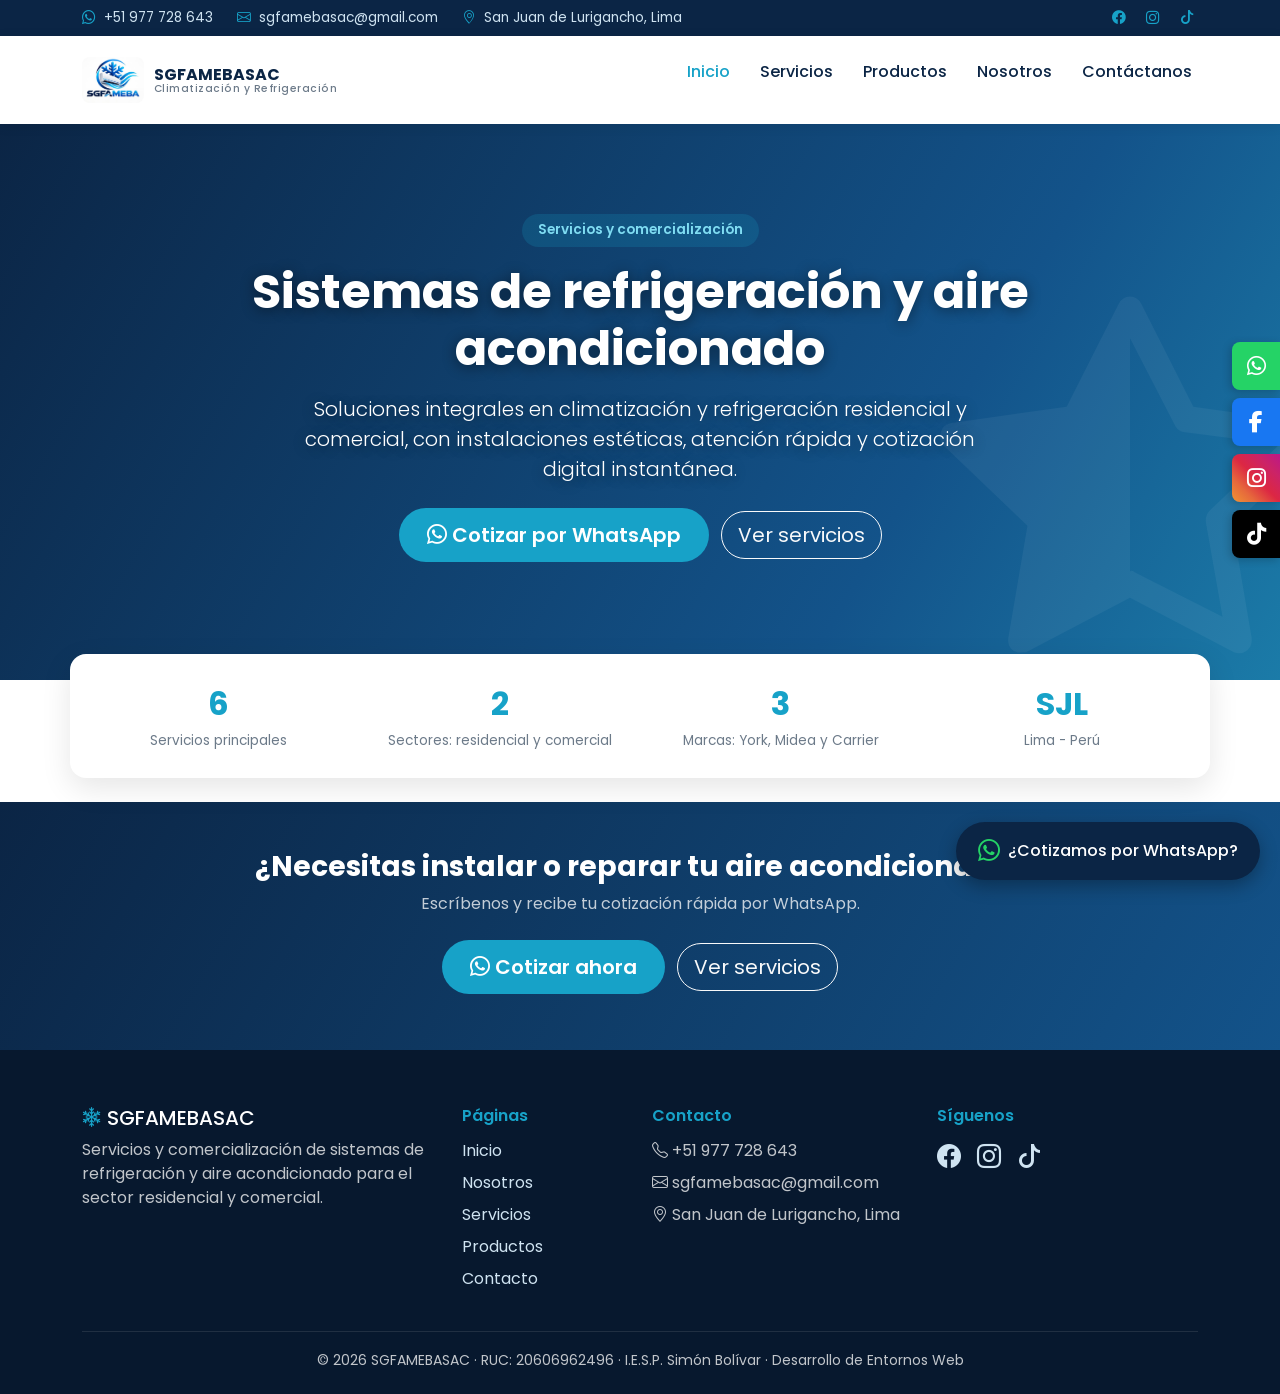
==== commit 045a7952: "Add files via upload" ====
--- a/index.html
+++ b/index.html
@@ -27,9 +27,58 @@
   <link rel="stylesheet" href="estilos/menu.css">
   <link rel="stylesheet" href="estilos/redes.css">
   <link rel="stylesheet" href="estilos/inicio.css">
-  <!-- IMPORTANTE: movil.css siempre al final -->
-  <link rel="stylesheet" href="estilos/movil.css">
   <link rel="shortcut icon" href="imagenes/favicon.ico" type="image/x-icon">
+  <style>
+/* ===== MÓVIL (va al final del <head> para ganar a menu.css) ===== */
+.menu-toggle{display:none;background:none!important;border:0!important;box-shadow:none!important;font-size:2rem;line-height:1;color:#0f2a4a;cursor:pointer;padding:4px 8px;margin-left:auto}
+.menu-toggle:focus-visible{outline:2px solid #17a2c8;outline-offset:2px}
+
+@media (max-width:991px){
+  html,body{overflow-x:hidden;overflow-x:clip}
+  nav.nav-pro{position:sticky!important;top:0;z-index:1000;background:#fff}
+  nav.nav-pro .nav-contenedor{display:flex!important;flex-wrap:wrap!important;align-items:center!important;justify-content:space-between!important}
+  nav.nav-pro .menu-toggle{display:block!important}
+
+  nav.nav-pro ul.menu{display:none!important;flex-direction:column!important;width:100%!important;margin:0!important;padding:0!important;list-style:none!important;text-align:left!important;max-height:calc(100vh - 80px);overflow-y:auto;position:static!important;background:#fff!important}
+  nav.nav-pro ul.menu.abierto{display:flex!important}
+  nav.nav-pro ul.menu > li{width:100%!important;border-top:1px solid #e5e9f0;position:static!important}
+  nav.nav-pro ul.menu > li > a{display:block!important;padding:14px 8px!important}
+
+  nav.nav-pro ul.menu ul.submenu{position:static!important;display:none!important;opacity:1!important;visibility:visible!important;transform:none!important;box-shadow:none!important;width:100%!important;min-width:0!important;margin:0!important;padding:0 0 0 16px!important;list-style:none!important;background:#f4f7fb!important}
+  nav.nav-pro ul.menu li.tiene-sub.abierto-sub > ul.submenu{display:block!important}
+  nav.nav-pro ul.menu ul.submenu a{display:block!important;padding:10px 8px!important}
+
+  nav.nav-pro .logo-img{height:42px!important;width:auto!important}
+  nav.nav-pro .logo small{font-size:.65rem}
+}
+
+@media (max-width:768px){
+  .social-sidebar-right{right:0!important;left:auto!important}
+  .social-sidebar-right .social-icon{width:34px!important;height:34px!important;font-size:16px!important}
+
+  a.wsp-pill{right:12px!important;left:auto!important;bottom:12px!important;padding:0!important;width:52px!important;height:52px!important;border-radius:50%!important;display:flex!important;align-items:center;justify-content:center;font-size:1.6rem}
+  a.wsp-pill span{display:none!important}
+
+  .hero-pro{padding:50px 0 100px!important}
+  .hero-pro h1{font-size:1.7rem!important;line-height:1.25}
+  .hero-pro .lead{font-size:1rem!important}
+  .hero-pro .btn{width:100%;margin:0 0 8px 0!important}
+  .hero-pro::after{font-size:200px!important;right:-30px!important;bottom:-40px!important}
+  .hero-overlay{opacity:.55!important}
+
+  .franja-stats{margin-top:-60px!important}
+  .franja-stats .container{padding:18px 8px!important}
+  .stat strong{font-size:1.5rem!important}
+  .stat span{font-size:.75rem!important}
+
+  .cta-banner{padding:44px 0!important}
+  .cta-banner h3{font-size:1.3rem}
+  .cta-banner .btn{width:100%;margin:0 0 8px 0!important}
+
+  .footer-pro{text-align:center}
+  .footer-pro .d-flex{justify-content:center}
+}
+  </style>
 </head>
 <body class="pro">
   <div class="topbar d-none d-md-block">
--- a/estilos/inicio.css
+++ b/estilos/inicio.css
@@ -28,6 +28,7 @@
   font-size: 380px;
   color: rgba(255,255,255,.05);
   z-index: 1;
+  pointer-events: none;
 }
 .hero-pro .container {
   position: relative;
@@ -94,12 +95,12 @@
 .lista-card h5 { color: var(--azul-oscuro); font-weight: 700; margin-bottom: 14px; }
 .lista-card h5 i { color: var(--celeste); }
 .cta-banner { background: linear-gradient(120deg, var(--azul-oscuro), var(--azul)); padding: 64px 0; }
-@media (max-width: 576px) {
-  .hero-pro { padding: 60px 0 90px; }
-}
+
 html {
   scroll-behavior: smooth;
 }
 section[id] {
   scroll-margin-top: 90px;
-}+}
+
+/* Los ajustes para celular están en movil.css */
